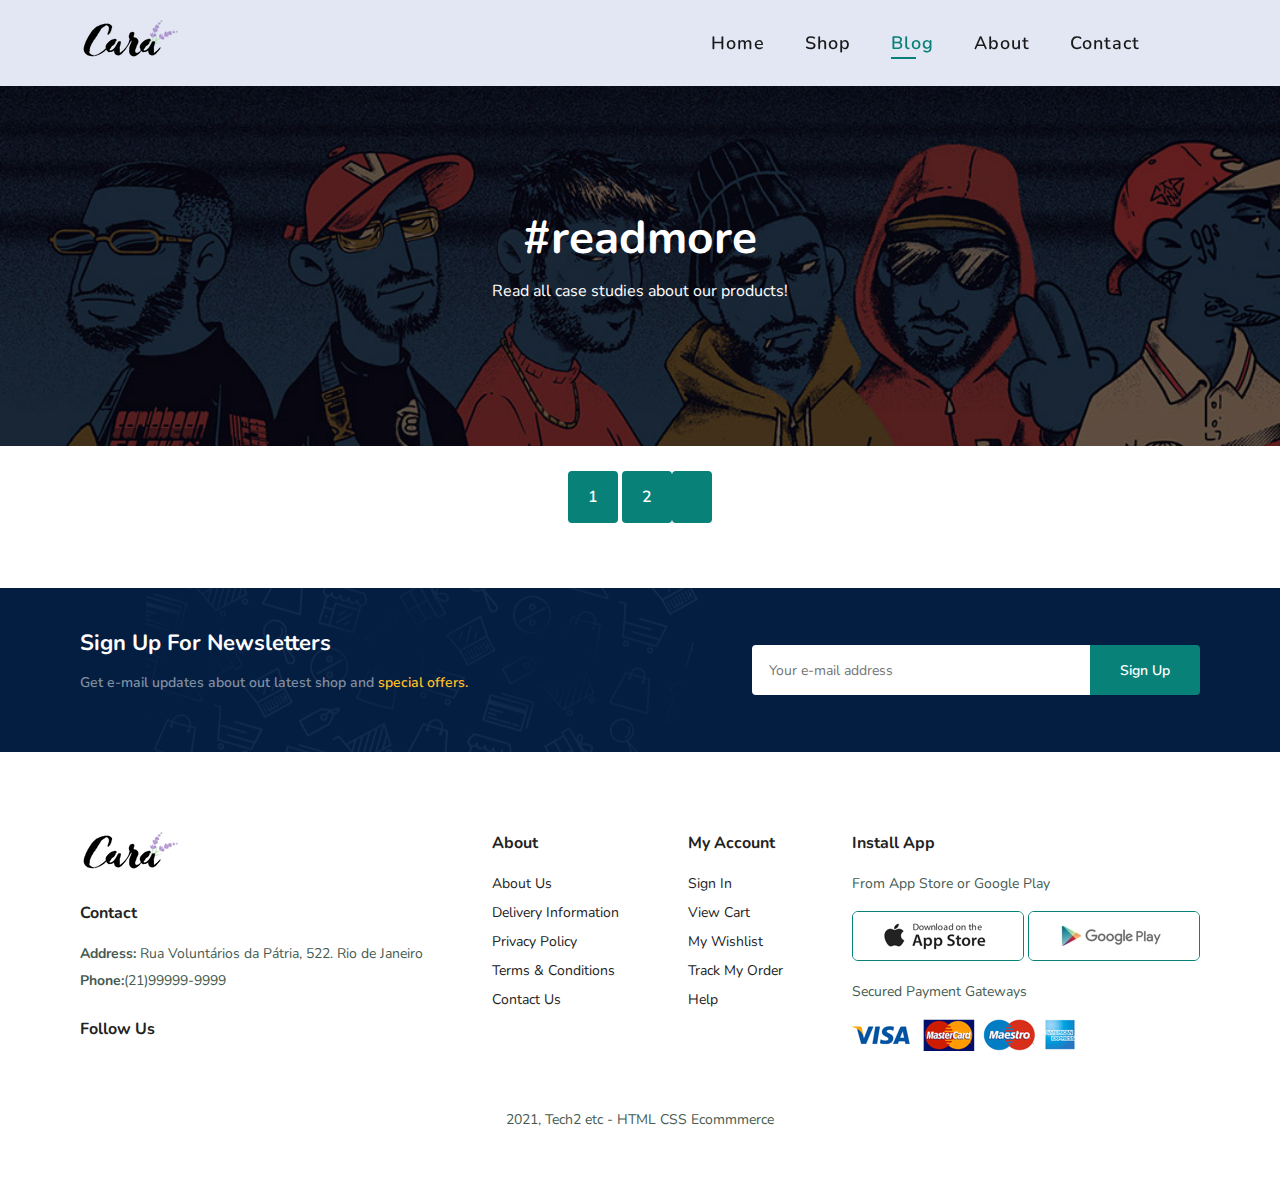
==== blog.html @ 4b91ca48 "creating blog page" ====
<!DOCTYPE html>
<html lang="en">
  <head>
    <meta charset="UTF-8" />
    <meta name="viewport" content="width=device-width, initial-scale=1.0" />
    <link
      rel="stylesheet"
      href="https://cdnjs.cloudflare.com/ajax/libs/font-awesome/6.4.2/css/all.min.css"
      integrity="sha512-z3gLpd7yknf1YoNbCzqRKc4qyor8gaKU1qmn+CShxbuBusANI9QpRohGBreCFkKxLhei6S9CQXFEbbKuqLg0DA=="
      crossorigin="anonymous"
      referrerpolicy="no-referrer" />
    <link rel="stylesheet" href="style.css" />
    <title>E-Commerce</title>
  </head>
  <body>
    <section id="header">
      <a href="#"><img src="img/logo.png" class="logo" alt="" /></a>

      <div>
        <ul id="navbar">
          <li><a href="index.html">Home</a></li>
          <li><a href="shop.html">Shop</a></li>
          <li><a class="active" href="blog.html">Blog</a></li>
          <li><a href="about.html">About</a></li>
          <li><a href="contact.html">Contact</a></li>
          <li id="lg-bag">
            <a href="cart.html"></a><i class="fa-solid fa-basket-shopping"></i>
          </li>
          <a href="#" id="close"><i class="fa-solid fa-xmark"></i></a>
        </ul>
      </div>

      <div id="mobile">
        <a href="cart.html"></a><i class="fa-solid fa-basket-shopping"></i>
        <i id="bar" class="fa-solid fa-bars"></i>
      </div>
    </section>

    <section id="page-header">
      <h2>#readmore</h2>
      <p>Read all case studies about our products!</p>
    </section>

    <section id="pagination" class="section-p1">
      <a href="#">1</a>
      <a href="#">2</a>
      <a href="#"><i class="fa-solid fa-arrow-right"></i></a>
    </section>

    <section id="newsletter" class="section-p1 section-m1">
      <div class="newstext">
        <h4>Sign Up For Newsletters</h4>
        <p>
          Get e-mail updates about out latest shop and
          <span>special offers.</span>
        </p>
      </div>
      <div class="form">
        <input type="text" placeholder="Your e-mail address" name="" id="" />
        <button class="normal">Sign Up</button>
      </div>
    </section>

    <footer class="section-p1">
      <div class="col">
        <img class="logo" src="img/logo.png" alt="" />
        <h4>Contact</h4>
        <p>
          <strong>Address:</strong> Rua Voluntários da Pátria, 522. Rio de
          Janeiro
        </p>
        <p><strong>Phone:</strong>(21)99999-9999</p>
        <div class="follow">
          <h4>Follow Us</h4>
          <div class="icon">
            <i class="fa-brands fa-facebook-f"></i>

            <i class="fa-brands fa-x-twitter"></i>

            <i class="fa-brands fa-instagram"></i>

            <i class="fa-brands fa-pinterest"></i>

            <i class="fa-brands fa-youtube"></i>
          </div>
        </div>
      </div>

      <div class="col">
        <h4>About</h4>
        <a href="#">About Us</a>
        <a href="#">Delivery Information</a>
        <a href="#">Privacy Policy</a>
        <a href="#">Terms & Conditions</a>
        <a href="#">Contact Us</a>
      </div>

      <div class="col">
        <h4>My Account</h4>
        <a href="#">Sign In</a>
        <a href="#">View Cart</a>
        <a href="#">My Wishlist</a>
        <a href="#">Track My Order</a>
        <a href="#">Help</a>
      </div>

      <div class="col install">
        <h4>Install App</h4>
        <p>From App Store or Google Play</p>
        <div class="row">
          <img src="img/pay/app.jpg" alt="" />
          <img src="img/pay/play.jpg" alt="" />
          <p>Secured Payment Gateways</p>
        </div>
        <img src="img/pay/pay.png" alt="" />
      </div>

      <div class="copyright">
        <p>2021, Tech2 etc - HTML CSS Ecommmerce</p>
      </div>
    </footer>

    <script src="script.js"></script>
  </body>
</html>
---- style.css ----
@import url('https://fonts.googleapis.com/css2?family=Nunito:wght@300;400;600;700&display=swap');

* {
  box-sizing: border-box;
  margin: 0;
  padding: 0;
  font-family: 'Nunito', sans-serif;
}

h1 {
  font-size: 50px;
  line-height: 64px;
  color: #222;
}

h2 {
  font-size: 46px;
  line-height: 54px;
  color: #222;
}

h4 {
  font-size: 20px;
  color: #222;
}

h6 {
  font-weight: 700;
  font-size: 12px;
}

p {
  font-size: 16px;
  color: #465b52;
  margin: 15px 0 20px 0;
}

.section-p1 {
  padding: 40px 80px;
}

.section-m1 {
  margin: 40px 0;
}

button.normal {
  font-size: 14px;
  font-weight: 600;
  padding: 15px 30px;
  color: #000;
  background-color: #fff;
  border-radius: 4px;
  cursor: pointer;
  border: none;
  outline: none;
  transition: 0.2s;
}

button.white {
  font-size: 13px;
  font-weight: 600;
  padding: 11px 18px;
  color: #fff;
  background-color: transparent;
  border-radius: 4px;
  cursor: pointer;
  border: 1px solid #fff;
  outline: none;
  transition: 0.2s;
}

body {
  width: 100%;
}

/* HEADER */
#header {
  display: flex;
  align-items: center;
  justify-content: space-between;
  padding: 20px 80px;
  background-color: #e3e6f3;
  box-shadow: 0 5px 15px rgba(0, 0, 0, 0.06);
  z-index: 999;
  position: sticky;
  top: 0;
  left: 0;
}

#navbar {
  display: flex;
  align-items: center;
  justify-content: center;
}

#navbar li {
  list-style: none;
  padding: 0 20px;
  position: relative;
}

#navbar li a {
  text-decoration: none;
  font-size: 18px;
  letter-spacing: 1px;
  font-weight: 600;
  color: #1a1a1a;
  transition: 0.3s ease;
}

#navbar li a:hover,
#navbar li a.active {
  color: #088178;
}

#navbar li a.active::after,
#navbar li a:hover::after {
  content: '';
  width: 30%;
  height: 2px;
  background: #088178;
  position: absolute;
  bottom: -4px;
  left: 20px;
}

#mobile {
  display: none;
  align-items: center;
}

#close {
  display: none;
}

/* HOME PAGE */
#hero {
  background-image: url('img/hero4.png');
  height: 90vh;
  width: 100%;
  background-size: cover;
  background-position: top 25% right 0%;
  padding: 0 80px;
  display: flex;
  flex-direction: column;
  align-items: flex-start;
  justify-content: center;
}

#hero h4 {
  padding-bottom: 15px;
}

#hero h1 {
  color: #088178;
}

#hero button {
  background-image: url('img/button.png');
  background-color: transparent;
  color: #088178;
  border: 0;
  padding: 14px 80px 14px 65px;
  background-repeat: no-repeat;
  cursor: pointer;
  font-weight: 700;
  font-size: 15px;
}

#feature {
  display: flex;
  align-items: center;
  justify-content: center;
  width: 100%;
  flex-wrap: wrap;
}

#feature .fe-box {
  width: 160px;
  text-align: center;
  padding: 25px 15px;
  box-shadow: 20px 20px 34px rgba(0, 0, 0, 0.03);
  border: 1px solid #cce7d0;
  border-radius: 4px;
  margin: 12px;
}

#feature .fe-box:hover {
  box-shadow: 10px 10px 54px rgba(70, 62, 221, 0.1);
}

#feature .fe-box img {
  width: 100%;
  margin-bottom: 10px;
}

#feature .fe-box h6 {
  display: inline-block;
  padding: 9px 8px 6px 8px;
  line-height: 1;
  border-radius: 4px;
  color: #088178;
  background-color: #fddde4;
  font-size: 15px;
}

#feature .fe-box:nth-child(2) h6 {
  background-color: #cdebbc;
}

#feature .fe-box:nth-child(3) h6 {
  background-color: #d1e8f2;
}

#feature .fe-box:nth-child(4) h6 {
  background-color: #cdd4f8;
}

#feature .fe-box:nth-child(5) h6 {
  background-color: #f6dbf6;
}

#feature .fe-box:nth-child(6) h6 {
  background-color: #fff2e5;
}

#product1 {
  text-align: center;
}

#product1 .pro-container {
  display: flex;
  justify-content: space-between;
  padding-top: 20px;
  flex-wrap: wrap;
}

#product1 .pro {
  width: 23%;
  min-width: 250px;
  padding: 10px 12px;
  border: 1px solid #cce7d0;
  border-radius: 25px;
  cursor: pointer;
  box-shadow: 20px 20px 30px rgba(0, 0, 0, 0.02);
  margin: 15px 0;
  transition: 0.2s ease;
  position: relative;
}

#product1 .pro:hover {
  box-shadow: 20px 20px 30px rgba(0, 0, 0, 0.06);
}

#product1 .pro img {
  width: 100%;
  border-radius: 20px;
}

#product1 .pro .des {
  text-align: start;
  padding: 10px o;
}

#product1 .pro .des span {
  color: #606063;
  font-size: 12px;
}

#product1 .pro .des h5 {
  padding-top: 7px;
  color: #1a1a1a;
  font-size: 14px;
}

#product1 .pro .des i {
  font-size: 12px;
  color: rgb(243, 181, 25);
}

#product1 .pro .des h4 {
  padding-top: 7px;
  font-size: 15px;
  font-weight: 700;
  color: #088178;
}

#product1 .pro .cart {
  width: 40px;
  height: 40px;
  line-height: 40px;
  border-radius: 50px;
  background-color: #e8f6ea;
  color: #088178;
  border: 1px solid #cce7d0;
  position: absolute;
  bottom: 8px;
  right: 10px;
}

/* BANNER */

#banner {
  display: flex;
  flex-direction: column;
  justify-content: center;
  align-items: center;
  text-align: center;
  background-image: url('img/banner/b2.jpg');
  width: 100%;
  height: 40vh;
  background-size: cover;
  background-position: center;
}

#banner h4 {
  color: #fff;
  font-size: 16px;
}

#banner h2 {
  color: #fff;
  font-size: 30px;
  padding: 10px 0;
}

#banner h2 span {
  color: #ef3636;
}

#banner button:hover {
  background-color: #088178;
  color: #fff;
}

/* BANNERS 2 */

#sm-banner {
  display: flex;
  justify-content: space-between;
  flex-wrap: wrap;
}

#sm-banner .banner-box {
  display: flex;
  flex-direction: column;
  justify-content: center;
  align-items: flex-start;
  background-image: url('img/banner/b17.jpg');
  min-width: 540px;
  height: 50vh;
  background-size: cover;
  background-position: center;
  padding: 30px;
  margin: 10px;
}

#sm-banner .banner-box2 {
  background-image: url('img/banner/b10.jpg');
}

#sm-banner h4 {
  color: #fff;
  font-size: 20px;
  font-weight: 300;
}

#sm-banner h2 {
  color: #fff;
  font-size: 28px;
  font-weight: 800;
}

#sm-banner span {
  color: #fff;
  font-size: 16px;
  font-weight: 500;
  padding-bottom: 15px;
}

#sm-banner .banner-box:hover button {
  background: #088178;
  border: 1px solid #088178;
}

#banner3 {
  display: flex;
  justify-content: space-between;
  /* align-items: center; */
  flex-wrap: wrap;
  padding: 0 90px;
}

#banner3 .banner-box {
  display: flex;
  flex-direction: column;
  justify-content: center;
  align-items: flex-start;
  background-image: url('img/banner/b7.jpg');
  width: 30%;
  height: 30vh;
  background-size: cover;
  background-position: center;
  padding: 15px;
  margin: 20px;
}

#banner3 .banner-box2 {
  background-image: url('img/banner/b4.jpg');
}

#banner3 .banner-box3 {
  background-image: url('img/banner/b18.jpg');
}

#banner3 h2 {
  color: #fff;
  font-weight: 900;
  font-size: 22px;
}

#banner3 h3 {
  color: #ec544e;
  font-weight: 800;
  font-size: 15px;
}

/* NEWSLETTER */

#newsletter {
  display: flex;
  justify-content: space-between;
  flex-wrap: wrap;
  align-items: center;
  background-image: url('img/banner/b14.png');
  background-repeat: no-repeat;
  background-position: 20% 30%;
  background-color: #041e42;
}

#newsletter h4 {
  font-size: 22px;
  font-weight: 700;
  color: #fff;
}

#newsletter p {
  font-size: 14px;
  font-weight: 600;
  color: #818ea0;
}

#newsletter p span {
  color: #ffbd27;
}

#newsletter .form {
  display: flex;
  width: 40%;
}

#newsletter input {
  height: 3.125rem;
  padding: 0 1.125em;
  font-size: 14px;
  width: 100%;
  border: 1px solid transparent;
  border-radius: 4px;
  outline: none;
  border-top-right-radius: 0;
  border-bottom-right-radius: 0;
}

#newsletter button {
  background-color: #088178;
  color: #fff;
  white-space: nowrap;
  border-top-left-radius: 0;
  border-bottom-left-radius: 0;
}

/* FOOTER */

footer {
  display: flex;
  flex-wrap: wrap;
  justify-content: space-between;
}

footer .col {
  display: flex;
  flex-direction: column;
  align-items: flex-start;
  margin-bottom: 20px;
}

footer .logo {
  margin-bottom: 30px;
}

footer h4 {
  font-size: 16px;
  padding-bottom: 20px;
}

footer p {
  font-size: 14px;
  margin: 0 0 8px 0;
}

footer a {
  font-size: 14px;
  text-decoration: none;
  color: #222;
  padding-bottom: 10px;
}

footer .follow {
  margin-top: 20px;
}

footer .follow i {
  color: #465b52;
  font-size: 22px;
  padding-right: 8px;
  cursor: pointer;
}

footer .install .row img {
  border: 1px solid #088178;
  border-radius: 6px;
}

footer .install img {
  margin: 10px 0 15px 0;
}

footer .follow i:hover,
footer a:hover {
  color: #088178;
}

footer .copyright {
  width: 100%;
  text-align: center;
}

/* _____ SHOP PAGE _____ */

#page-header {
  background-image: url('img/banner/b1.jpg');
  width: 100%;
  height: 40vh;
  background-size: cover;
  display: flex;
  justify-content: center;
  text-align: center;
  flex-direction: column;
  padding: 14px;
}

#page-header h2,
#page-header p {
  color: #fff;
}

#pagination {
  text-align: center;
}

#pagination a {
  text-decoration: none;
  background-color: #088178;
  padding: 15px 20px;
  border-radius: 4px;
  color: #fff;
  font-weight: 600;
}

#pagination a i {
  font-size: 16px;
  font-weight: 600;
}

/* _____ SINGLE PRODUCT _____ */

#prodetails .single-pro-image {
  width: 40%;
  margin-right: 50px;
}

.small-img-group {
  display: flex;
  justify-content: space-between;
}

.small-img-col {
  flex-basis: 24%;
  cursor: pointer;
}

#prodetails {
  display: flex;
  margin-top: 20px;
}

#prodetails .single-pro-details {
  width: 50%;
  padding-top: 30px;
}

#prodetails .single-pro-details h4 {
  padding: 40px 0 20px 0;
}

#prodetails .single-pro-details h2 {
  font-size: 26px;
}

#prodetails .single-pro-details select {
  display: block;
  padding: 5px 10px;
  margin-bottom: 10px;
}

#prodetails .single-pro-details input {
  width: 50px;
  height: 47px;
  padding-left: 10px;
  font-size: 16px;
  margin-right: 10px;
}

#prodetails .single-pro-details input:focus {
  outline: none;
}

#prodetails .single-pro-details button {
  background-color: #088178;
  color: #fff;
}

#prodetails .single-pro-details span {
  line-height: 25px;
}

/* _____ BLOG PAGE _____ */

/* _____ ABOUT PAGE _____ */

/* _____ CONTACT PAGE _____ */

/* _____ CART PAGE _____ */

/* _____ MEDIA QUERY _____ */

@media (max-width: 799px) {
  .section-p1 {
    padding: 40px 40px;
  }

  #navbar {
    display: flex;
    flex-direction: column;
    align-items: flex-start;
    justify-content: flex-start;
    position: fixed;
    top: 0;
    right: -300px;
    height: 100vh;
    width: 300px;
    background-color: #e3e6f3;
    box-shadow: 0 40px 60px rgba(0, 0, 0, 0.01);
    padding: 80px 0 0 10px;
    transition: 0.3s;
  }

  #navbar.active {
    right: 0;
  }

  #navbar li {
    margin-bottom: 25px;
  }

  #mobile {
    display: flex;
    align-items: center;
  }

  #mobile i {
    color: #1a1a1a;
    font-size: 24px;
    padding-left: 24px;
    cursor: pointer;
  }

  #close {
    display: initial;
    position: absolute;
    top: 30px;
    left: 30px;
    color: #222;
    font-size: 24px;
  }

  #lg-bag {
    display: none;
  }

  #hero {
    height: 70vh;
    padding: 0 80px;
    background-position: top 30% right 30%;
  }

  #feature {
    justify-content: center;
  }

  #feature .fe-box {
    margin: 15px;
  }

  #product1 .pro-container {
    justify-content: center;
  }

  #product1 .pro {
    margin: 15px;
  }

  #banner {
    height: 30vh;
  }

  #sm-banner .banner-box {
    min-width: 100%;
    height: 30vh;
  }

  #banner3 {
    padding: 0 50px;
  }

  #banner3 .banner-box {
    width: 28%;
  }

  #newsletter .form {
    width: 70%;
  }
}

@media (max-width: 477px) {
  .section-p1 {
    padding: 20px;
  }
  #header {
    padding: 10px 30px;
  }

  h1 {
    font-size: 38px;
  }

  h2 {
    font-size: 32px;
  }

  #hero {
    padding: 0 20px;
    background-position: 55%;
  }

  #feature {
    justify-content: space-between;
  }

  #feature .fe-box {
    width: 155px;
    margin: 0 0 15px 0x;
  }

  #product1 .pro {
    width: 100%;
  }

  #banner {
    height: 40vh;
  }

  #sm-banner .banner-box {
    height: 40vh;
  }

  #sm-banner .banner-box2 {
    margin-top: 20px;
  }

  #banner3 {
    padding: 0 20px;
  }

  #banner3 .banner-box {
    width: 100%;
  }

  #newsletter {
    padding: 40px 20px;
  }

  #newsletter .form {
    width: 100%;
  }

  footer .copyright {
    text-align: start;
  }

  /* __ SINGLE PRODUCT __ */
  #prodetails {
    display: flex;
    flex-direction: column;
  }

  #prodetails .single-pro-image {
    width: 100%;
  }

  #prodetails .single-pro-details {
    width: 100%;
  }
}
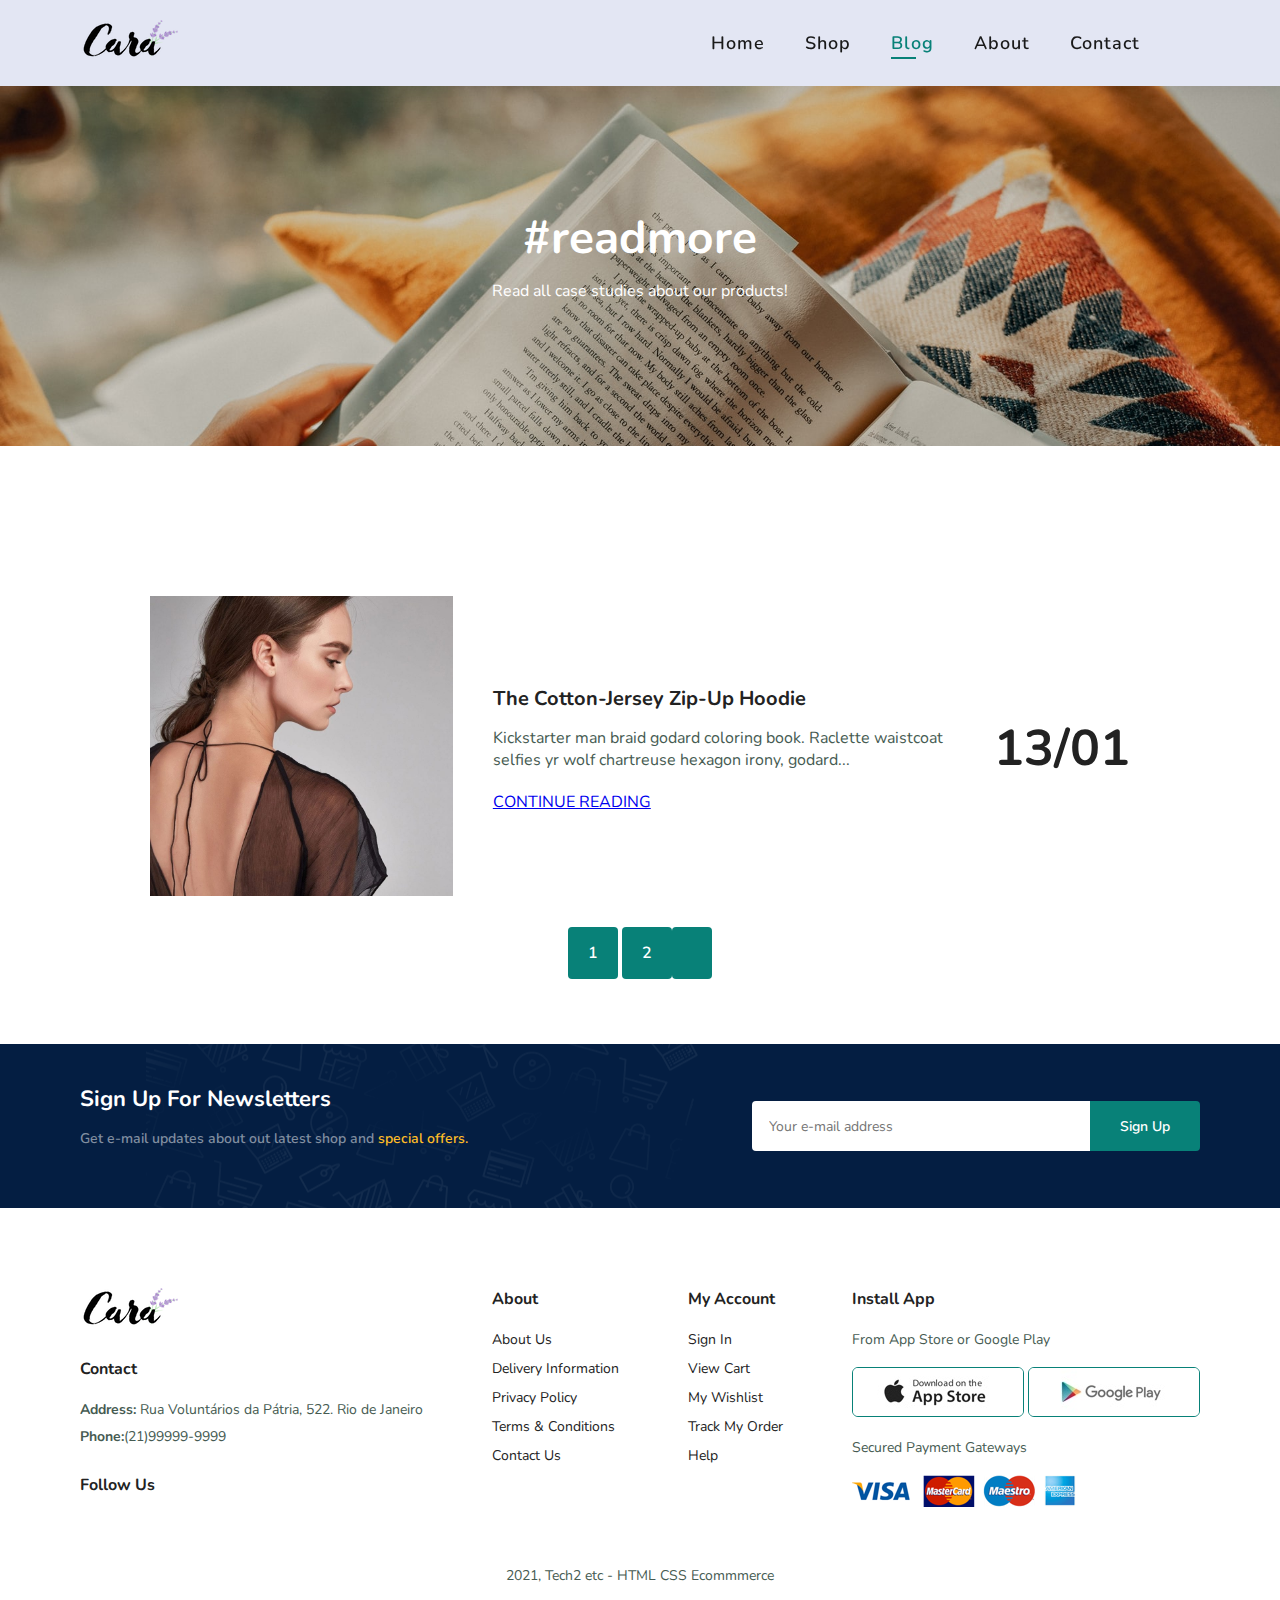
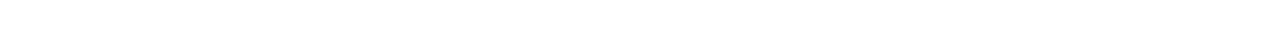
==== commit 5cf38152: "blog page" ====
--- a/blog.html
+++ b/blog.html
@@ -36,9 +36,26 @@
       </div>
     </section>
 
-    <section id="page-header">
+    <section id="page-header" class="blog-header">
       <h2>#readmore</h2>
       <p>Read all case studies about our products!</p>
+    </section>
+
+    <section id="blog">
+      <div class="blog-box">
+        <div class="blog-img">
+          <img src="img/blog/b1.jpg" alt="" />
+        </div>
+        <div class="blog-details">
+          <h4>The Cotton-Jersey Zip-Up Hoodie</h4>
+          <p>
+            Kickstarter man braid godard coloring book. Raclette waistcoat
+            selfies yr wolf chartreuse hexagon irony, godard...
+          </p>
+          <a href="#">CONTINUE READING</a>
+        </div>
+        <h1>13/01</h1>
+      </div>
     </section>
 
     <section id="pagination" class="section-p1">
--- a/style.css
+++ b/style.css
@@ -645,6 +645,30 @@
 }
 
 /* _____ BLOG PAGE _____ */
+#page-header.blog-header {
+  background-image: url('img/banner/b19.jpg');
+}
+
+#blog {
+  padding: 150px 150px 0 150px;
+}
+
+#blog .blog-box {
+  display: flex;
+  align-items: center;
+  width: 100%;
+}
+
+#blog .blog-img {
+  width: 50%;
+  margin-right: 40px;
+}
+
+#blog img {
+  width: 100%;
+  height: 300px;
+  object-fit: cover;
+}
 
 /* _____ ABOUT PAGE _____ */
 
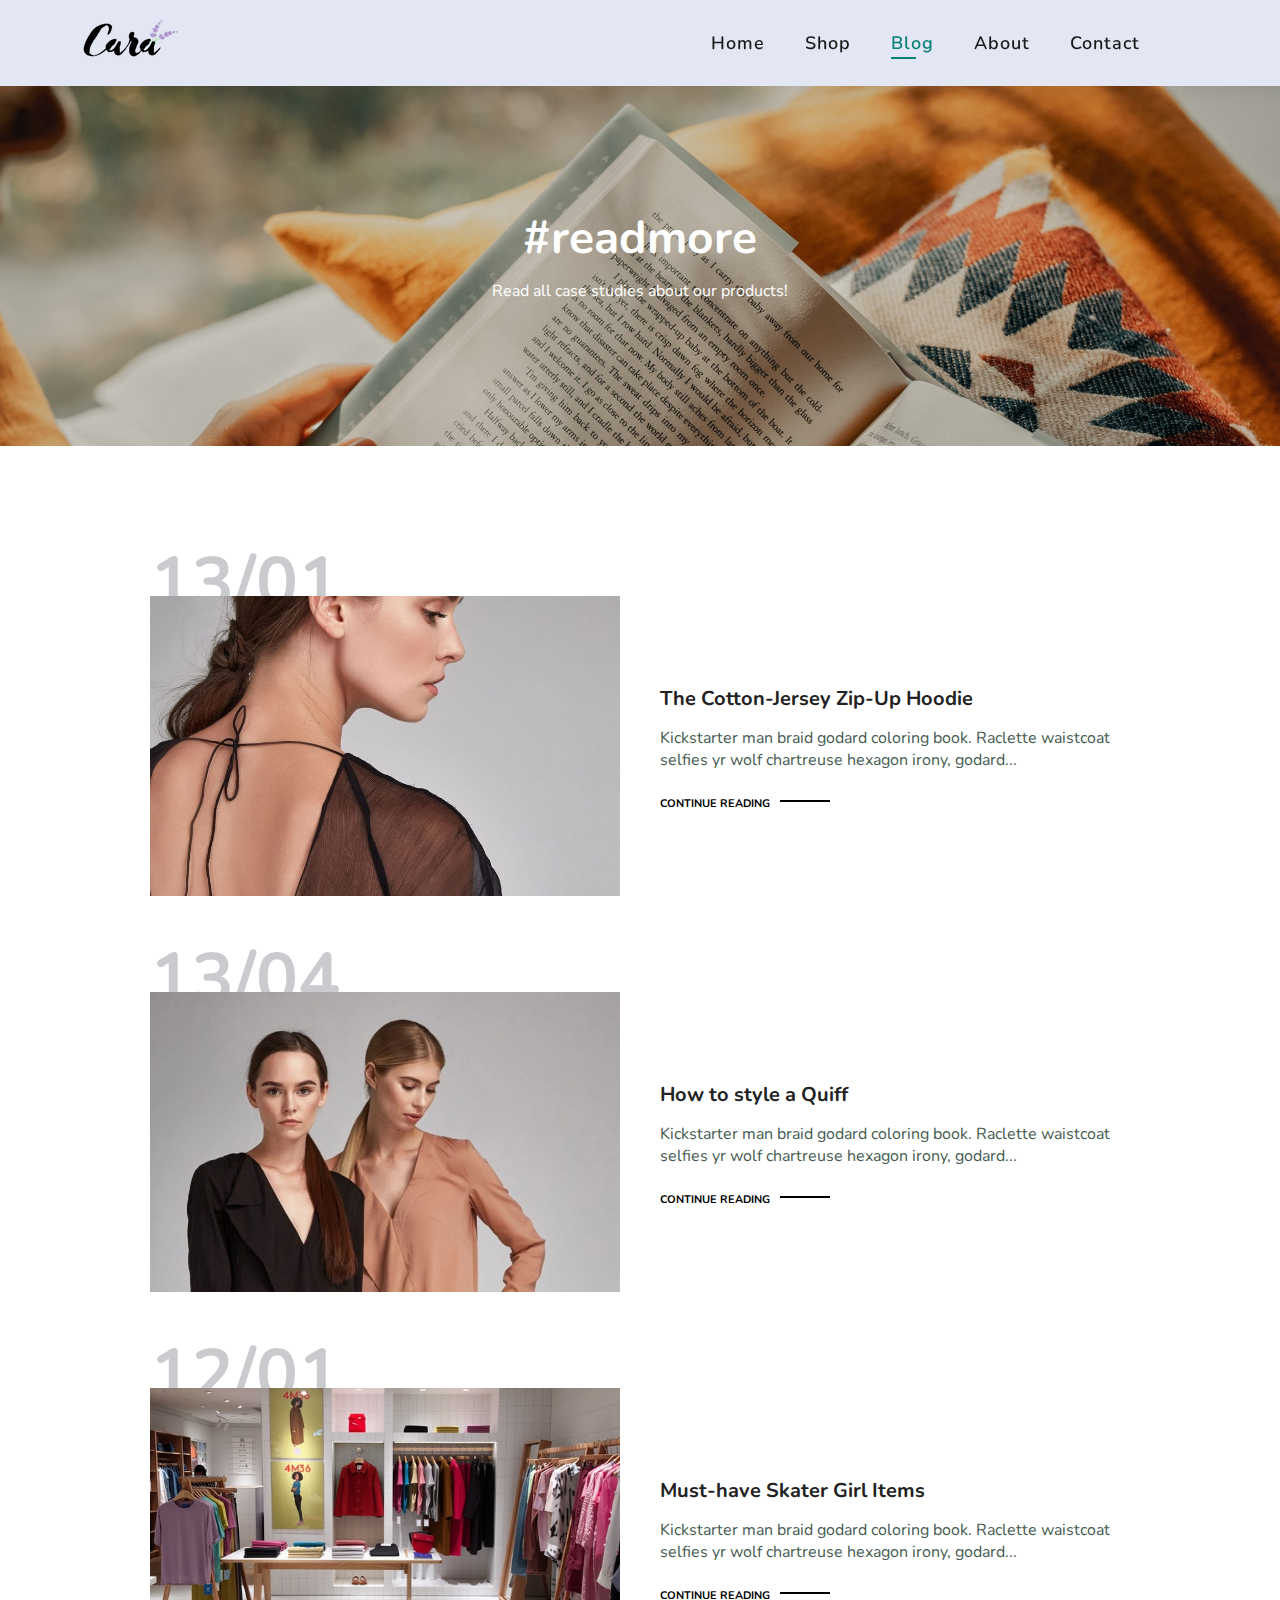
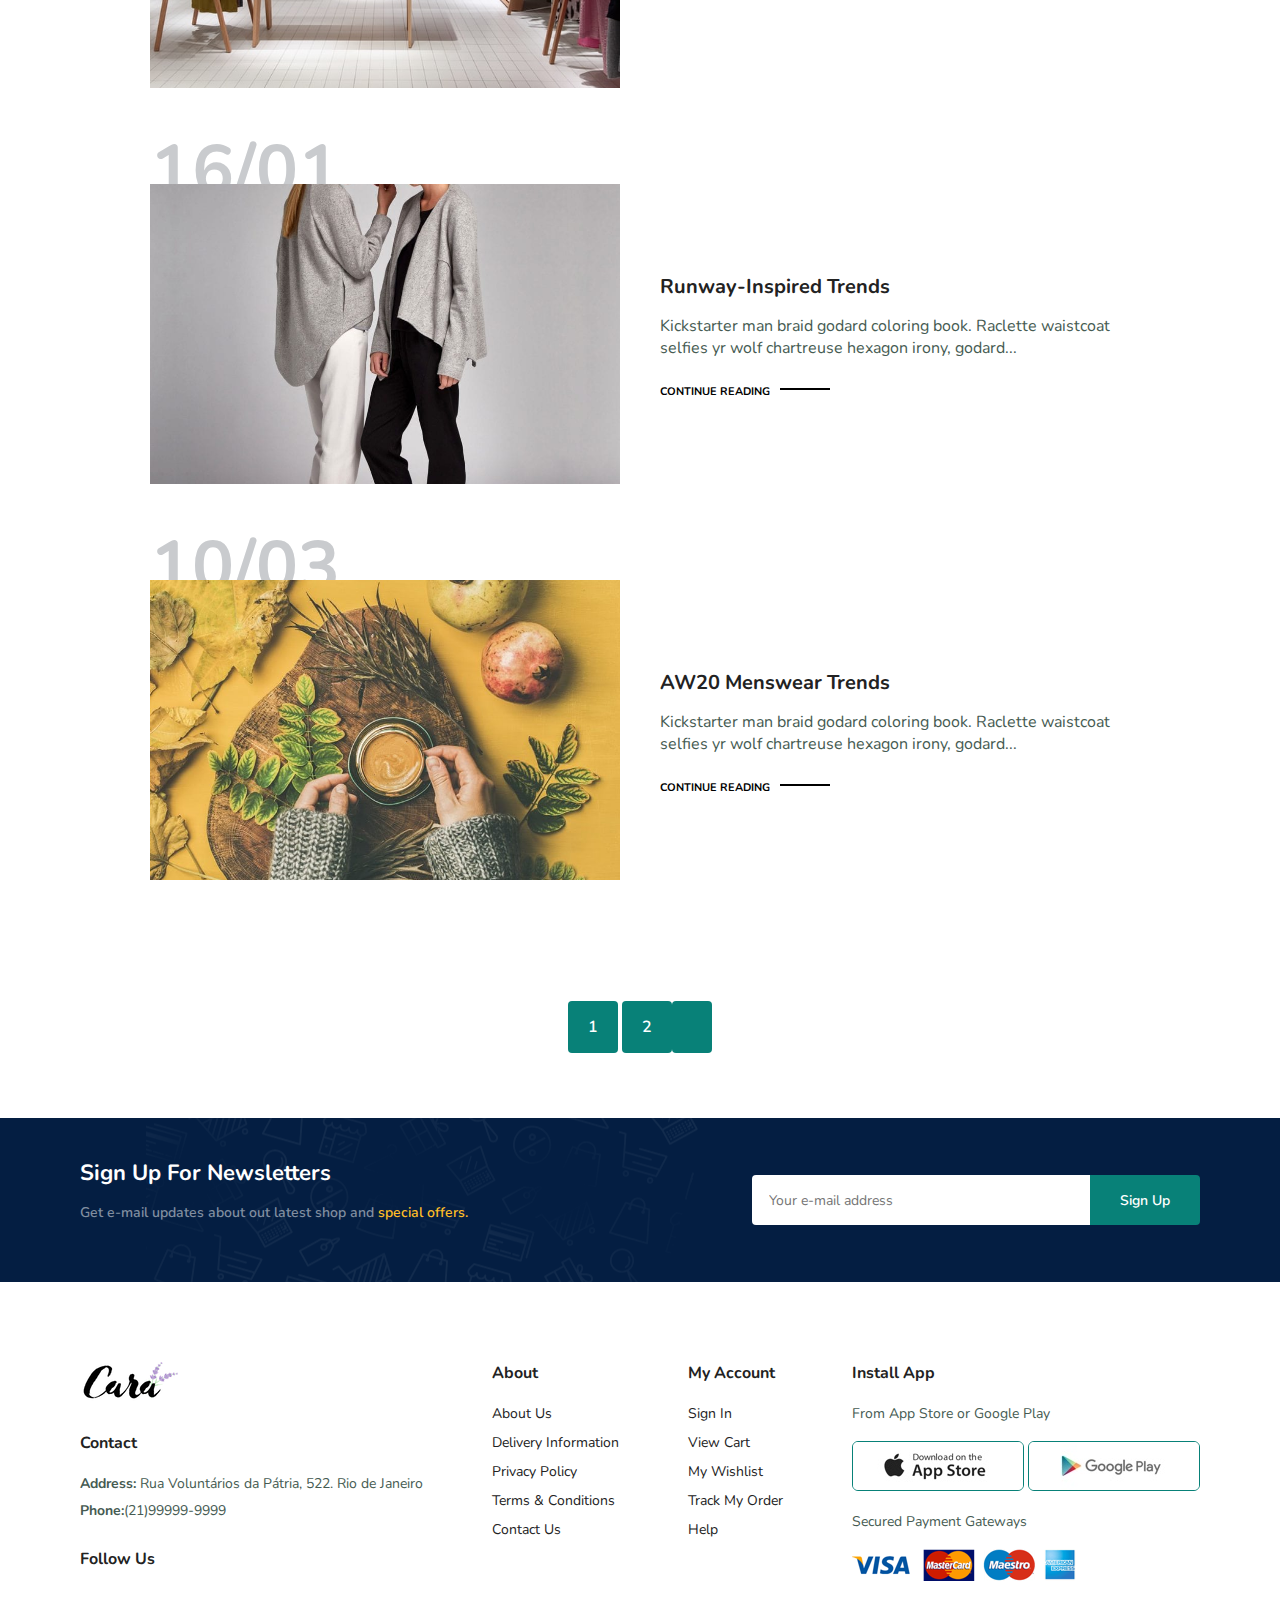
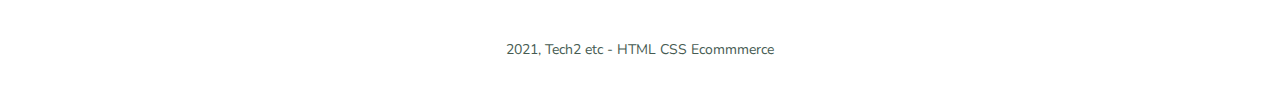
==== commit 89cd3222: "making the blog page" ====
--- a/blog.html
+++ b/blog.html
@@ -56,6 +56,66 @@
         </div>
         <h1>13/01</h1>
       </div>
+
+      <div class="blog-box">
+        <div class="blog-img">
+          <img src="img/blog/b2.jpg" alt="" />
+        </div>
+        <div class="blog-details">
+          <h4>How to style a Quiff</h4>
+          <p>
+            Kickstarter man braid godard coloring book. Raclette waistcoat
+            selfies yr wolf chartreuse hexagon irony, godard...
+          </p>
+          <a href="#">CONTINUE READING</a>
+        </div>
+        <h1>13/04</h1>
+      </div>
+
+      <div class="blog-box">
+        <div class="blog-img">
+          <img src="img/blog/b3.jpg" alt="" />
+        </div>
+        <div class="blog-details">
+          <h4>Must-have Skater Girl Items</h4>
+          <p>
+            Kickstarter man braid godard coloring book. Raclette waistcoat
+            selfies yr wolf chartreuse hexagon irony, godard...
+          </p>
+          <a href="#">CONTINUE READING</a>
+        </div>
+        <h1>12/01</h1>
+      </div>
+
+      <div class="blog-box">
+        <div class="blog-img">
+          <img src="img/blog/b4.jpg" alt="" />
+        </div>
+        <div class="blog-details">
+          <h4>Runway-Inspired Trends</h4>
+          <p>
+            Kickstarter man braid godard coloring book. Raclette waistcoat
+            selfies yr wolf chartreuse hexagon irony, godard...
+          </p>
+          <a href="#">CONTINUE READING</a>
+        </div>
+        <h1>16/01</h1>
+      </div>
+
+      <div class="blog-box">
+        <div class="blog-img">
+          <img src="img/blog/b6.jpg" alt="" />
+        </div>
+        <div class="blog-details">
+          <h4>AW20 Menswear Trends</h4>
+          <p>
+            Kickstarter man braid godard coloring book. Raclette waistcoat
+            selfies yr wolf chartreuse hexagon irony, godard...
+          </p>
+          <a href="#">CONTINUE READING</a>
+        </div>
+        <h1>10/03</h1>
+      </div>
     </section>
 
     <section id="pagination" class="section-p1">
--- a/style.css
+++ b/style.css
@@ -657,6 +657,8 @@
   display: flex;
   align-items: center;
   width: 100%;
+  position: relative;
+  padding-bottom: 90px;
 }
 
 #blog .blog-img {
@@ -668,6 +670,47 @@
   width: 100%;
   height: 300px;
   object-fit: cover;
+}
+
+#blog .blog-details {
+  width: 50%;
+}
+
+#blog .blog-details a {
+  text-decoration: none;
+  font-size: 11px;
+  color: #000;
+  font-weight: 700;
+  position: relative;
+  transition: 0.3s;
+}
+
+#blog .blog-details a::after {
+  content: '';
+  width: 50px;
+  height: 2px;
+  background-color: #000;
+  position: absolute;
+  top: 4px;
+  right: -60px;
+}
+
+#blog .blog-details a:hover {
+  color: #088178;
+}
+
+#blog .blog-details a:hover::after {
+  background-color: #088178;
+}
+
+#blog .blog-box h1 {
+  position: absolute;
+  top: -45px;
+  left: 0;
+  font-size: 70px;
+  font-weight: 700;
+  color: #c9cbce;
+  z-index: -9;
 }
 
 /* _____ ABOUT PAGE _____ */
@@ -855,4 +898,25 @@
   #prodetails .single-pro-details {
     width: 100%;
   }
-}
+
+  /* BLOG PAGE */
+
+  #blog {
+    padding: 100px 20px 0 20px;
+  }
+  #blog .blog-box {
+    display: flex;
+    flex-direction: column;
+    align-items: flex-start;
+  }
+
+  #blog .blog-img {
+    width: 100%;
+    margin-right: 0;
+    margin-bottom: 30px;
+  }
+
+  #blog .blog-details {
+    width: 100%;
+  }
+}
